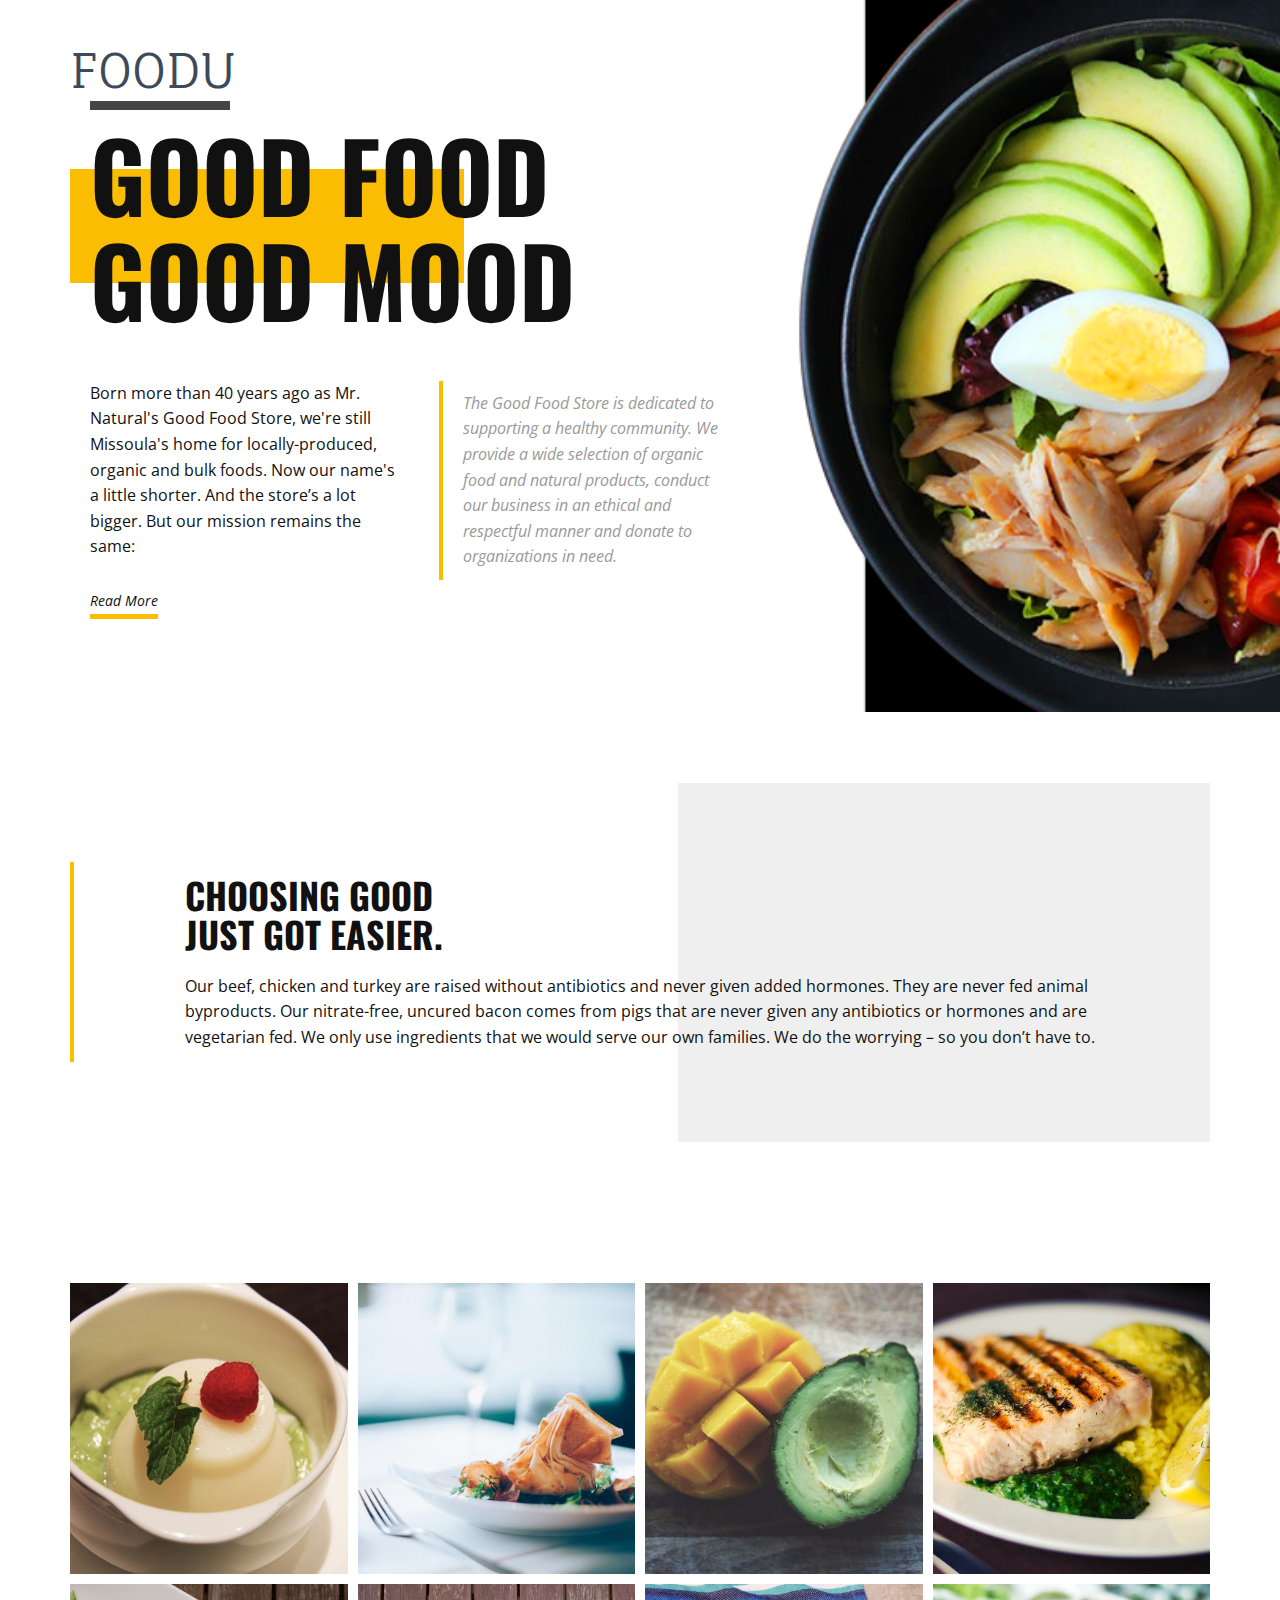
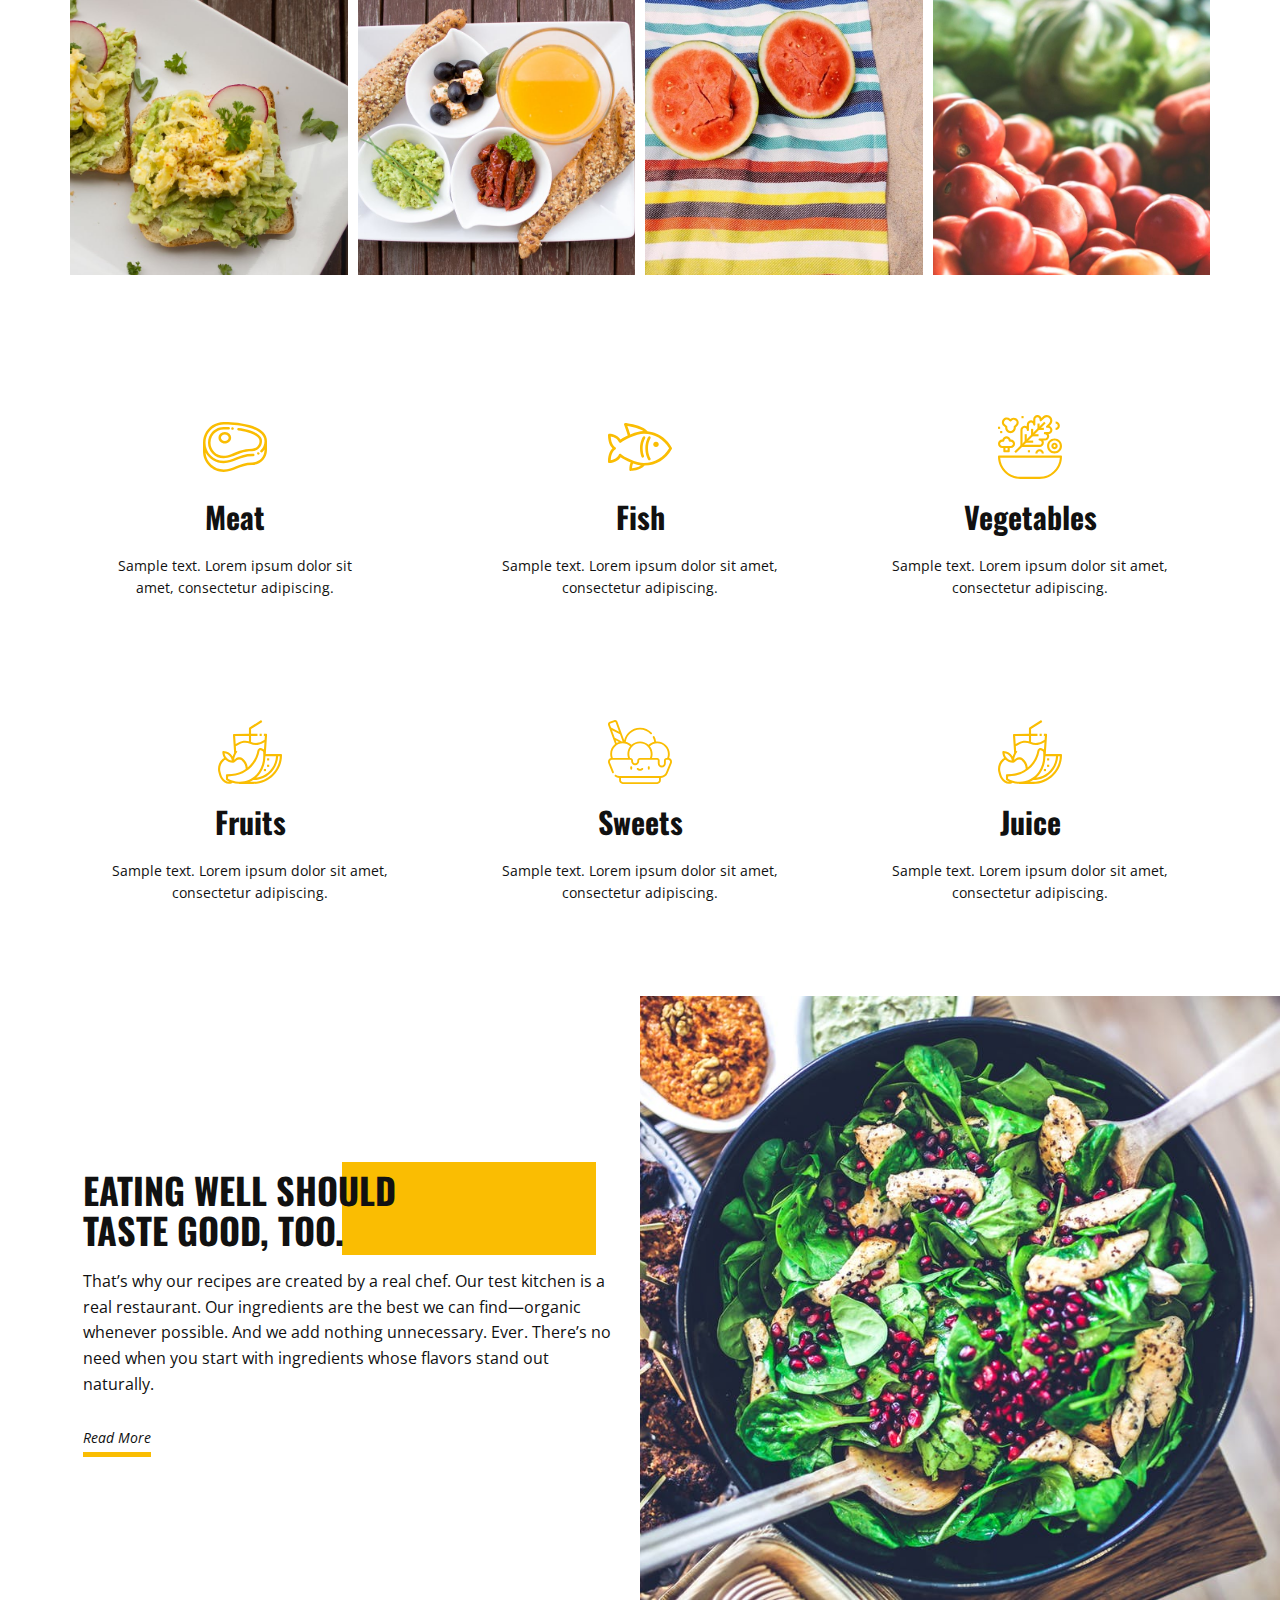
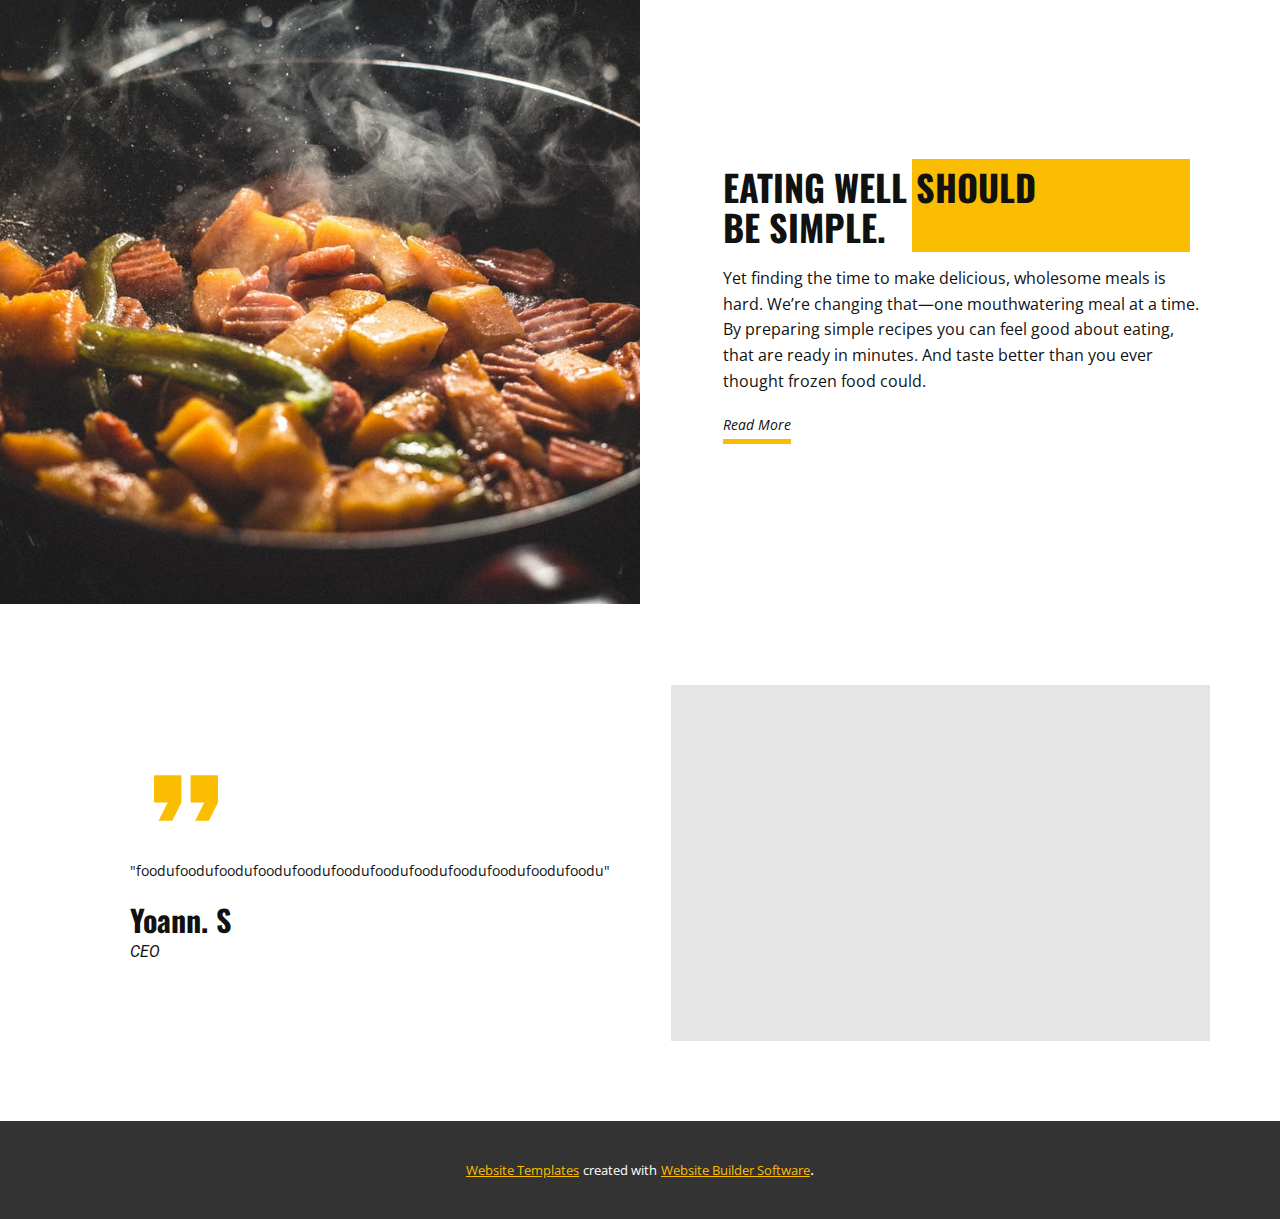
==== FOODU.html @ 636ec225 "import nicepage template" ====
<!DOCTYPE html>
<html style="font-size: 16px;" lang="en"><head>
    <meta name="viewport" content="width=device-width, initial-scale=1.0">
    <meta charset="utf-8">
    <meta name="keywords" content="GOOD FOOD
GOOD MOOD, CHOOSING GOOD
JUST GOT EASIER., EATING WELL SHOULD TASTE GOOD, TOO., EATING WELL SHOULDBE SIMPLE.">
    <meta name="description" content="">
    <title>FOODU</title>
    <link rel="stylesheet" href="nicepage.css" media="screen">
<link rel="stylesheet" href="FOODU.css" media="screen">
    <script class="u-script" type="text/javascript" src="jquery-1.9.1.min.js" defer=""></script>
    <script class="u-script" type="text/javascript" src="nicepage.js" defer=""></script>
    <meta name="generator" content="Nicepage 5.5.0, nicepage.com">
    <link id="u-theme-google-font" rel="stylesheet" href="https://fonts.googleapis.com/css?family=Roboto:100,100i,300,300i,400,400i,500,500i,700,700i,900,900i|Open+Sans:300,300i,400,400i,500,500i,600,600i,700,700i,800,800i">
    <link id="u-page-google-font" rel="stylesheet" href="https://fonts.googleapis.com/css?family=Oswald:200,300,400,500,600,700|Fauna+One:400">
    
    
    
    
    
    
    
    
    <script type="application/ld+json">{
		"@context": "http://schema.org",
		"@type": "Organization",
		"name": ""
}</script>
    <meta name="theme-color" content="#fabd02">
    <meta property="og:title" content="FOODU">
    <meta property="og:type" content="website">
  <meta data-intl-tel-input-cdn-path="intlTelInput/"></head>
  <body class="u-body u-xl-mode" data-lang="en"> 
    <section class="u-clearfix u-section-1" id="sec-5e06">
      <img src="images/d42af3f464955b038c7b12a3b7f259b6.png" alt="" class="u-expanded-height-lg u-expanded-height-md u-expanded-height-xl u-image u-image-default u-image-1" data-image-width="307" data-image-height="468">
      <h1 class="u-custom-font u-text u-text-default u-text-palette-2-dark-2 u-text-1">FOODU</h1>
      <div class="u-clearfix u-layout-wrap u-layout-wrap-1">
        <div class="u-layout" style="">
          <div class="u-layout-col" style="">
            <div class="u-size-30" style="">
              <div class="u-layout-row" style="">
                <div class="u-layout-cell u-left-cell u-right-cell u-size-60 u-layout-cell-1">
                  <div class="u-container-layout">
                    <div class="u-border-9 u-border-grey-dark-1 u-line u-line-horizontal u-line-1"></div>
                    <div class="u-palette-1-base u-shape u-shape-rectangle u-shape-1"></div>
                    <h1 class="u-custom-font u-font-oswald u-text u-title u-text-2">GOOD FOOD <br>GOOD MOOD&nbsp;<br>
                    </h1>
                  </div>
                </div>
              </div>
            </div>
            <div class="u-size-30">
              <div class="u-layout-row">
                <div class="u-layout-cell u-left-cell u-size-30 u-layout-cell-2">
                  <div class="u-container-layout">
                    <p class="u-text u-text-3">Born more than 40 years ago as Mr. Natural's Good Food Store, we're still Missoula's home for locally-produced, organic and bulk foods. Now our name's a little shorter. And the store’s a lot bigger. But our mission remains the same:</p>
                    <a href="#" class="u-border-5 u-border-palette-1-base u-link u-text-body-color u-link-1">Read More</a>
                  </div>
                </div>
                <div class="u-layout-cell u-right-cell u-size-30 u-layout-cell-3">
                  <div class="u-container-layout">
                    <blockquote class="u-custom-font u-text u-text-font u-text-grey-40 u-text-4">The Good Food Store is dedicated to supporting a healthy community. We provide a wide selection of organic food and natural products, conduct our business in an ethical and respectful manner and donate to organizations in need.</blockquote>
                  </div>
                </div>
              </div>
            </div>
          </div>
        </div>
      </div>
    </section>
    <section class="u-clearfix u-section-2" id="sec-4f2b">
      <div class="u-clearfix u-sheet u-sheet-1">
        <div class="u-align-left u-grey-10 u-opacity u-opacity-60 u-right-0 u-shape u-shape-1"></div>
        <div class="u-align-left u-group u-group-1">
          <div class="u-container-layout u-valign-middle u-container-layout-1">
            <h2 class="u-align-left-xs u-custom-font u-font-oswald u-text u-text-1">CHOOSING GOOD <br>JUST GOT EASIER.
            </h2>
            <p class="u-text u-text-2">Our beef, chicken and turkey are raised without antibiotics and never given added hormones. They are never fed animal byproducts. Our nitrate-free, uncured bacon comes from pigs that are never given any antibiotics or hormones and are vegetarian fed. We only use ingredients that we would serve our own families. We do the worrying – so you don’t have to.</p>
          </div>
        </div>
        <div class="u-align-left u-border-4 u-border-palette-1-base u-left-0 u-line u-line-vertical u-line-1"></div>
      </div>
    </section>
    <section class="u-clearfix u-section-3" id="sec-b7d1">
      <div class="u-clearfix u-sheet u-sheet-1">
        <div class="u-clearfix u-expanded-width u-gutter-10 u-layout-wrap u-layout-wrap-1">
          <div class="u-gutter-0 u-layout">
            <div class="u-layout-col">
              <div class="u-size-30">
                <div class="u-layout-row">
                  <div class="u-image u-layout-cell u-left-cell u-size-15 u-size-30-md u-image-1" data-image-width="1280" data-image-height="800">
                    <div class="u-container-layout"></div>
                  </div>
                  <div class="u-image u-layout-cell u-size-15 u-size-30-md u-image-2" data-image-width="1280" data-image-height="800">
                    <div class="u-container-layout"></div>
                  </div>
                  <div class="u-image u-layout-cell u-size-15 u-size-30-md u-image-3" data-image-width="1280" data-image-height="800">
                    <div class="u-container-layout"></div>
                  </div>
                  <div class="u-image u-layout-cell u-right-cell u-size-15 u-size-30-md u-image-4">
                    <div class="u-container-layout"></div>
                  </div>
                </div>
              </div>
              <div class="u-size-30">
                <div class="u-layout-row">
                  <div class="u-image u-layout-cell u-left-cell u-size-15 u-size-30-md u-image-5">
                    <div class="u-container-layout"></div>
                  </div>
                  <div class="u-image u-layout-cell u-size-15 u-size-30-md u-image-6">
                    <div class="u-container-layout"></div>
                  </div>
                  <div class="u-image u-layout-cell u-size-15 u-size-30-md u-image-7" data-image-width="1280" data-image-height="800">
                    <div class="u-container-layout"></div>
                  </div>
                  <div class="u-image u-layout-cell u-right-cell u-size-15 u-size-30-md u-image-8" data-image-width="1280" data-image-height="800">
                    <div class="u-container-layout"></div>
                  </div>
                </div>
              </div>
            </div>
          </div>
        </div>
      </div>
    </section>
    <section class="u-clearfix u-section-4" id="sec-9561">
      <div class="u-clearfix u-sheet u-sheet-1">
        <div class="u-clearfix u-expanded-width u-gutter-30 u-layout-wrap u-layout-wrap-1">
          <div class="u-gutter-0 u-layout">
            <div class="u-layout-col">
              <div class="u-size-30">
                <div class="u-layout-row">
                  <div class="u-layout-cell u-left-cell u-size-20 u-layout-cell-1">
                    <div class="u-container-layout u-container-layout-1"><span class="u-icon u-text-palette-1-base u-icon-1"><svg class="u-svg-link" preserveAspectRatio="xMidYMin slice" viewBox="0 0 512 512" style="undefined"><use xlink:href="#svg-7965"></use></svg><svg class="u-svg-content" viewBox="0 0 512 512" x="0px" y="0px" id="svg-7965" style="enable-background:new 0 0 512 512;"><g><g><path d="M468.467,125.688c-23.347-18.607-56.3-33.841-97.944-45.277c-80.091-21.994-170.408-24.368-205.522-24.368    C74.019,56.043,0,130.063,0,221.045v69.91c0,90.983,74.019,165.002,165.001,165.002c41.953,0,73.46-13.142,106.817-27.056    c34.496-14.389,70.165-29.267,120.331-29.267c66.086,0,119.851-53.766,119.851-119.851v-69.91    C512,177.034,497.353,148.71,468.467,125.688z M460.046,296.642c3.786,4.023,10.115,4.212,14.136,0.427    c6.782-6.386,12.748-13.501,17.818-21.162v3.876c0,55.059-44.793,99.851-99.851,99.851c-54.17,0-91.718,15.662-128.03,30.808    c-31.457,13.121-61.169,25.515-99.118,25.515c-76.82,0-139.869-60.053-144.693-135.678c28.08,51.073,82.409,85.766,144.693,85.766    c41.953,0,73.46-13.142,106.817-27.056c34.496-14.389,70.165-29.267,120.331-29.267c3.727,0,7.492-0.176,11.192-0.522    c5.499-0.515,9.539-5.39,9.024-10.889c-0.515-5.498-5.396-9.537-10.889-9.023c-3.083,0.288-6.22,0.435-9.327,0.435    c-54.17,0-91.718,15.662-128.03,30.808c-31.457,13.121-61.169,25.515-99.118,25.515c-79.954,0-145.001-65.047-145.001-145    c0-79.954,65.047-145.002,145.001-145.002c34.303,0,122.481,2.305,200.226,23.654C449.347,122.799,492,159.867,492,209.873    c0,27.295-11.492,53.769-31.528,72.633C456.451,286.292,456.26,292.621,460.046,296.642z"></path>
</g>
</g><g><g><path d="M451.823,303.025c-2.352-4.997-8.311-7.142-13.306-4.79c-0.072,0.033-0.167,0.08-0.238,0.115    c-4.939,2.47-6.941,8.477-4.472,13.416c1.752,3.504,5.284,5.53,8.953,5.53c1.482,0,2.986-0.331,4.404-1.028    C452.067,313.875,454.154,307.978,451.823,303.025z"></path>
</g>
</g><g><g><path d="M237.188,98.862l-0.515-0.042c-5.514-0.43-10.325,3.668-10.764,9.174c-0.439,5.505,3.668,10.324,9.173,10.764l0.511,0.04    c0.271,0.022,0.54,0.033,0.808,0.033c5.161,0,9.538-3.97,9.958-9.203C246.799,104.122,242.693,99.303,237.188,98.862z"></path>
</g>
</g><g><g><path d="M465.756,182.933c-9.919-19.604-31.989-36.546-65.599-50.354c-27.195-11.173-56.936-18.231-77.097-22.186    c-12.083-2.369-24.745-4.485-37.635-6.287c-5.467-0.772-10.523,3.048-11.289,8.519c-0.765,5.47,3.049,10.523,8.519,11.288    c12.53,1.752,24.829,3.807,36.556,6.107c68.69,13.471,115.599,36.048,128.699,61.94c2.752,5.441,4.09,11.3,4.09,17.912    c0,33.001-26.849,59.85-59.851,59.85c-33.368,0-65.771,5.453-99.061,16.672c-14.338,4.833-28.26,10.61-41.723,16.198    c-8.905,3.695-18.113,7.517-27.253,10.98c-23.065,8.742-40.744,12.472-59.111,12.472c-57.898,0-105.002-47.103-105.002-105    c0-57.898,47.104-105.002,105.002-105.002c11.295,0,22.762,0.214,34.08,0.636c1.921,0.071,3.844,0.148,5.768,0.233    c5.513,0.25,10.188-4.032,10.431-9.55c0.244-5.517-4.032-10.188-9.549-10.431c-1.97-0.087-3.94-0.166-5.906-0.239    C188.26,96.26,176.543,96.042,165,96.042c-68.926,0-125.002,56.075-125.002,125.002c0,68.925,56.075,125,125.002,125    c20.935,0,40.733-4.118,66.199-13.77c9.431-3.574,18.785-7.456,27.832-11.211c13.153-5.458,26.754-11.103,40.444-15.717    c31.198-10.514,61.512-15.625,92.674-15.625c44.03,0.002,79.851-35.819,79.851-79.848    C472,200.051,469.957,191.239,465.756,182.933z"></path>
</g>
</g><g><g><path d="M174.578,135.82c-27.956,0-50.701,20.625-50.701,45.977s22.745,45.977,50.701,45.977    c27.957,0,50.701-20.625,50.701-45.977S202.535,135.82,174.578,135.82z M174.578,207.773c-16.929,0-30.701-11.653-30.701-25.977    c0-14.323,13.772-25.977,30.701-25.977s30.701,11.653,30.701,25.977C205.279,196.12,191.507,207.773,174.578,207.773z"></path>
</g>
</g></svg></span>
                      <h3 class="u-align-center u-custom-font u-font-oswald u-text u-text-1">Meat</h3>
                      <p class="u-align-center u-text u-text-2">Sample text. Lorem ipsum dolor sit amet, consectetur adipiscing.</p>
                    </div>
                  </div>
                  <div class="u-layout-cell u-size-20 u-layout-cell-2">
                    <div class="u-container-layout"><span class="u-icon u-text-palette-1-base u-icon-2"><svg class="u-svg-link" preserveAspectRatio="xMidYMin slice" viewBox="0 0 511.997 511.997" style="undefined"><use xlink:href="#svg-b3a6"></use></svg><svg class="u-svg-content" viewBox="0 0 511.997 511.997" x="0px" y="0px" id="svg-b3a6" style="enable-background:new 0 0 511.997 511.997;"><g><g><g><path d="M510.646,261.469C468.003,185.134,397.9,138.456,315.733,129.806c-41.195-52.03-170.456-65.211-176.035-65.754     c-3.635-0.375-7.292,1.208-9.521,4.167c-2.24,2.938-2.792,6.833-1.458,10.281c12.673,32.896,25.656,70.313,29.092,85.621     c-23.473,10.741-43.99,22.163-57.217,31.681c-28.688-45.896-87.25-46.469-89.927-46.469C4.771,149.333,0,154.104,0,160     c0,61.802,21.542,92.823,35.948,106.667C21.542,280.51,0,311.531,0,373.333C0,379.229,4.771,384,10.667,384     c2.677,0,61.24-0.573,89.927-46.469c17.573,12.646,47.957,28.637,81.159,41.931c-7.337,11.867-11.086,30.742-11.086,57.871     c0,5.896,4.771,10.667,10.667,10.667c3.172,0,75.708-0.629,111.832-43.003c91.87-1.775,170.978-49.891,217.48-133.133     C512.448,268.635,512.448,264.698,510.646,261.469z M154.906,87.417c35.841,5.188,94.682,17.952,127.934,40.799     c-30.66,1.198-69.78,12.79-105.243,27.336C172.875,136.802,162.398,107.509,154.906,87.417z M192.25,426.052     c1.421-29.671,8.267-37.254,10.186-38.806c20.786,7.296,41.846,13.094,60.969,16.004     C240.266,419.531,208.723,424.598,192.25,426.052z M201.198,386.854l0.004-0.029c0.029,0.01,0.059,0.018,0.087,0.029     C201.229,386.846,201.262,386.863,201.198,386.854z M288,384c-62.333,0-164.25-51.177-183.125-70.49     c-2.021-2.073-4.781-3.208-7.625-3.208c-0.646,0-1.302,0.063-1.948,0.177c-3.49,0.646-6.438,3-7.844,6.26     c-14.396,33.385-48.25,42.5-65.844,44.99c3.333-66.844,34.969-84.708,36.594-85.573c3.51-1.802,5.677-5.438,5.729-9.385     c0.052-3.99-2.188-7.708-5.719-9.583c-1.427-0.76-33.25-18.5-36.604-85.521c17.583,2.573,51.562,11.823,65.844,44.927     c1.406,3.26,4.354,5.615,7.844,6.26c3.521,0.656,7.094-0.49,9.573-3.031c18.875-19.313,120.792-70.49,183.125-70.49     c84.219,0,157.167,42.677,201.042,117.333C445.167,341.323,372.219,384,288,384z"></path><path d="M320,266.666c0-49.083,19.365-79.146,19.563-79.448c3.229-4.917,1.875-11.521-3.021-14.771     c-4.896-3.229-11.5-1.906-14.75,2.969c-0.948,1.417-23.125,35.333-23.125,91.25c0,55.917,22.177,89.833,23.125,91.25     c2.052,3.083,5.438,4.75,8.885,4.75c2.031,0,4.083-0.583,5.906-1.792c4.906-3.271,6.229-9.885,2.958-14.792     C339.344,345.792,320,316.198,320,266.666z"></path><path d="M293.875,172.448c-4.906-3.229-11.49-1.906-14.75,2.969C278.177,176.833,256,210.75,256,266.666     c0,29.865,6.437,53.333,11.844,67.76c1.604,4.281,5.667,6.927,9.99,6.927c1.24,0,2.51-0.219,3.74-0.677     c5.521-2.063,8.313-8.208,6.25-13.729c-4.781-12.781-10.49-33.615-10.49-60.281c0-49.083,19.365-79.146,19.563-79.448     C300.125,182.302,298.771,175.698,293.875,172.448z"></path><circle cx="383.999" cy="234.665" r="21.333"></circle>
</g>
</g>
</g></svg></span>
                      <h3 class="u-align-center u-custom-font u-font-oswald u-text u-text-3">Fish</h3>
                      <p class="u-align-center u-text u-text-4">Sample text. Lorem ipsum dolor sit amet, consectetur adipiscing.</p>
                    </div>
                  </div>
                  <div class="u-layout-cell u-right-cell u-size-20 u-layout-cell-3">
                    <div class="u-container-layout"><span class="u-icon u-text-palette-1-base u-icon-3"><svg class="u-svg-link" preserveAspectRatio="xMidYMin slice" viewBox="0 0 512.001 512.001" style="undefined"><use xlink:href="#svg-a5da"></use></svg><svg class="u-svg-content" viewBox="0 0 512.001 512.001" x="0px" y="0px" id="svg-a5da" style="enable-background:new 0 0 512.001 512.001;"><g><g><path d="M503.45,324.28H8.55c-4.71,0-8.533,3.814-8.533,8.533c0,98.801,80.379,179.188,179.188,179.188h153.59    c98.801,0,179.188-80.387,179.188-179.188C511.983,328.094,508.169,324.28,503.45,324.28z M332.795,494.935h-153.59    c-86.531,0-157.447-68.143-161.901-153.59h477.391C490.242,426.792,419.326,494.935,332.795,494.935z"></path>
</g>
</g><g><g><path d="M435.223,119.545c0-0.623-0.009-1.246-0.068-2.193c-1.314-14.147-11.041-25.769-23.883-30.129l9.659-9.659    c16.75-16.408,18.431-42.655,3.771-61.188c-15.7-19.079-43.995-21.793-63.066-6.101c-1.084,0.896-2.133,1.843-3.183,2.893    l-10.495,10.649c-4.403-12.774-16.05-22.433-30.402-23.764c-18.9-1.032-34.899,13.473-35.914,32.262    c-0.034,0.623-0.043,1.246-0.043,1.86v13.081c-5.017-2.91-10.828-4.582-17.031-4.591c-0.614,0-1.246,0.017-2.193,0.068    c-18.243,1.698-32.279,17.373-31.972,35.547v11.605c-5.12-2.961-10.956-4.548-17.031-4.557c-0.614,0-1.237,0.017-2.184,0.068    c-18.252,1.698-32.288,17.373-31.981,35.548v126.541c0,4.719,3.823,8.533,8.533,8.533h145.057    c18.823,0,34.131-15.308,34.122-34.114c0-6.212-1.664-12.04-4.582-17.065h11.528c18.328,0.503,34.003-13.738,35.718-32.314    c0.367-6.946-1.374-13.516-4.667-19.096c7.662-0.853,14.753-4.241,20.282-9.753C431.647,137.242,435.214,128.675,435.223,119.545z     M413.148,131.593c-3.225,3.208-7.5,4.975-12.065,4.975c-0.009,0-0.017,0-0.026,0h-25.598c-4.719,0-8.533,3.823-8.533,8.533    s3.814,8.533,8.533,8.533l0.939,0.026c9.403,0.503,16.639,8.558,16.161,17.62c-0.87,9.403-8.848,16.682-18.55,16.485h-41.213    c-4.719,0-8.533,3.823-8.533,8.533s3.814,8.533,8.533,8.533c9.412,0,17.066,7.654,17.066,17.066s-7.654,17.066-17.066,17.066    H196.271V120.799c-0.162-9.446,7.091-17.526,16.161-18.38l0.93-0.026c9.395,0.008,17.031,7.654,17.04,17.04v0.06    c0,4.71,3.814,8.533,8.524,8.533c0.009,0,0.009,0,0.009,0c4.71,0,8.524-3.814,8.533-8.524v-0.008V78.135    c-0.162-9.446,7.091-17.526,16.161-18.38l0.922-0.026c9.403,0.017,17.04,7.662,17.049,17.057v0.051    c0,4.71,3.814,8.533,8.524,8.533c0.009,0,0.009,0,0.009,0c4.71,0,8.524-3.814,8.533-8.524v-0.009V34.174l0.026-0.947    c0.495-9.395,8.362-16.63,17.612-16.161c9.42,0.879,16.664,8.959,16.485,18.567v7.082c0,3.456,2.091,6.579,5.299,7.893    c3.183,1.314,6.886,0.563,9.309-1.911l23.149-23.491c0.631-0.623,1.28-1.212,1.954-1.766c11.809-9.71,29.31-8.021,38.935,3.652    c9.113,11.536,8.063,27.987-2.5,38.338l-22.441,22.441c-2.44,2.44-3.174,6.109-1.852,9.301c1.314,3.183,4.437,5.265,7.884,5.265    h7.082c0.179,0,0.307,0,0.452,0c9.318,0,17.236,7.185,18.072,16.161l0.026,0.939C418.148,124.093,416.374,128.376,413.148,131.593    z"></path>
</g>
</g><g><g><rect x="87.075" y="170.67" transform="matrix(0.7071 -0.7071 0.7071 0.7071 -51.7312 233.5161)" width="337.877" height="17.065"></rect>
</g>
</g><g><g><rect x="315.713" y="68.348" width="17.066" height="42.664"></rect>
</g>
</g><g><g><rect x="264.516" y="111.012" width="17.066" height="51.197"></rect>
</g>
</g><g><g><rect x="213.319" y="153.59" width="17.066" height="59.729"></rect>
</g>
</g><g><g><rect x="324.245" y="102.479" width="42.664" height="17.065"></rect>
</g>
</g><g><g><rect x="273.049" y="153.59" width="51.197" height="17.065"></rect>
</g>
</g><g><g><rect x="221.852" y="204.787" width="59.729" height="17.066"></rect>
</g>
</g><g><g><path d="M159.281,39.473c-0.008-0.017-0.026-0.034-0.034-0.051c-12.04-18.03-36.512-22.928-54.533-10.888    c-0.563,0.367-1.118,0.759-1.749,1.229l-3.072,2.338l-2.952-2.125C81.326,15.411,56.777,16,41.913,31.427    c-7.278,7.543-11.186,17.475-10.99,27.962c0.196,10.487,4.454,20.265,11.989,27.535c2.193,2.116,4.633,3.976,7.261,5.529    l7.185,5.615v4.369c0,23.525,19.139,42.664,42.664,42.664s42.664-19.148,42.655-42.672v-4.369l7.552-5.896    C166.568,79.765,170.536,56.616,159.281,39.473z M139.818,78.647l-10.922,8.533c-2.065,1.613-3.277,4.096-3.277,6.724v8.533    c0,14.113-11.485,25.598-25.598,25.598c-14.113,0-25.598-11.485-25.598-25.598v-8.533c0-2.628-1.203-5.111-3.277-6.724    l-10.922-8.533c-0.324-0.256-0.674-0.486-1.032-0.691c-1.604-0.913-3.089-2.022-4.42-3.311c-4.266-4.113-6.673-9.642-6.784-15.564    c-0.111-5.922,2.099-11.536,6.212-15.803c4.343-4.505,10.154-6.775,15.973-6.775c5.546,0,11.101,2.056,15.402,6.212    c0.29,0.273,0.597,0.538,0.93,0.776l8.533,6.144c3.038,2.193,7.159,2.142,10.146-0.128l8.994-6.766    c4.949-3.311,10.879-4.471,16.716-3.319c5.819,1.16,10.845,4.514,14.147,9.446C151.372,58.544,149.119,71.582,139.818,78.647z"></path>
</g>
</g><g><g><rect x="187.721" y="8.533" width="17.066" height="17.065"></rect>
</g>
</g><g><g><rect x="238.918" y="281.582" width="17.065" height="17.065"></rect>
</g>
</g><g><g><path d="M460.787,51.24v17.066c9.412,0,17.066,7.654,17.066,17.065s-7.654,17.066-17.066,17.066v17.065    c18.823,0,34.131-15.308,34.131-34.131C494.918,66.548,479.61,51.24,460.787,51.24z"></path>
</g>
</g><g><g><rect x="17.066" y="128.077" width="17.065" height="17.066"></rect>
</g>
</g><g><g><rect x="0.017" y="93.946" width="17.065" height="17.066"></rect>
</g>
</g><g><g><path d="M332.795,273.083c-18.823,0-34.131,15.308-34.131,34.131h17.066c0-9.412,7.654-17.066,17.065-17.066    c9.412,0,17.066,7.654,17.066,17.066h17.065C366.926,288.391,351.618,273.083,332.795,273.083z"></path>
</g>
</g><g><g><path d="M102.411,196.288h-1.075C97.53,181.586,84.159,170.69,68.28,170.69s-29.259,10.896-33.056,25.598h-1.075    c-18.823,0-34.131,15.308-34.131,34.131c0,18.823,15.308,34.131,34.131,34.131h68.262c18.823,0,34.131-15.308,34.131-34.131    C136.542,211.596,121.234,196.288,102.411,196.288z M102.411,247.493H34.148c-9.412,0-17.066-7.654-17.066-17.065    c0-9.412,7.654-17.066,17.066-17.066h8.533c4.71,0,8.533-3.823,8.533-8.533c0-9.412,7.654-17.065,17.066-17.065    s17.066,7.654,17.066,17.065c0,4.71,3.823,8.533,8.533,8.533h8.533c9.412,0,17.066,7.654,17.066,17.066    C119.476,239.84,111.822,247.493,102.411,247.493z"></path>
</g>
</g><g><g><path d="M85.345,247.485H51.214c-4.71,0-8.533,3.823-8.533,8.533v34.131c0,4.719,3.823,8.533,8.533,8.533h34.131    c4.71,0,8.533-3.814,8.533-8.533v-34.131C93.878,251.308,90.055,247.485,85.345,247.485z M76.812,281.616H59.747v-17.065h17.066    V281.616z"></path>
</g>
</g><g><g><path d="M452.254,221.887c-14.113,0-25.598,11.485-25.598,25.598s11.485,25.598,25.598,25.598    c14.113,0,25.598-11.485,25.598-25.598S466.367,221.887,452.254,221.887z M452.254,256.026c-4.71,0-8.533-3.831-8.533-8.533    c0-4.702,3.823-8.533,8.533-8.533s8.533,3.823,8.533,8.533C460.787,252.204,456.964,256.026,452.254,256.026z"></path>
</g>
</g><g><g><path d="M452.254,187.756c-32.928,0-59.729,26.793-59.729,59.729s26.801,59.729,59.729,59.729    c32.928,0,59.729-26.793,59.729-59.729S485.182,187.756,452.254,187.756z M452.254,290.157c-23.525,0-42.664-19.147-42.664-42.664    c0-23.525,19.139-42.664,42.664-42.664c23.525,0,42.664,19.139,42.664,42.664C494.918,271.018,475.779,290.157,452.254,290.157z"></path>
</g>
</g></svg></span>
                      <h3 class="u-align-center u-custom-font u-font-oswald u-text u-text-5">Vegetables</h3>
                      <p class="u-align-center u-text u-text-6">Sample text. Lorem ipsum dolor sit amet, consectetur adipiscing.</p>
                    </div>
                  </div>
                </div>
              </div>
              <div class="u-size-30">
                <div class="u-layout-row">
                  <div class="u-layout-cell u-left-cell u-size-20 u-layout-cell-4">
                    <div class="u-container-layout"><span class="u-icon u-text-palette-1-base u-icon-4"><svg class="u-svg-link" preserveAspectRatio="xMidYMin slice" viewBox="0 0 480.059 480.059" style="undefined"><use xlink:href="#svg-2e9a"></use></svg><svg class="u-svg-content" viewBox="0 0 480.059 480.059" x="0px" y="0px" id="svg-2e9a" style="enable-background:new 0 0 480.059 480.059;"><g><g><rect x="312.065" y="103.644" transform="matrix(1 -0.0054 0.0054 1 -0.5963 1.7244)" width="16" height="16"></rect>
</g>
</g><g><g><path d="M472.059,255.405h-113.6l9.6-143.472c0.14-2.216-0.639-4.392-2.152-6.016c-1.565-1.542-3.653-2.438-5.848-2.512l-16,0.088    l0.08,16h7.408l-1.912,28.616l-23.2,12.872c-24.16,13.333-53.163,14.608-78.4,3.448v-44.448l48.04-0.248l-0.08-16l-47.936,0.248    V67.797l84.296-53.6l-8.592-13.544l-88,56c-2.308,1.469-3.705,4.016-3.704,6.752v40.656l-111.96,0.576    c-4.418,0.025-7.979,3.628-7.954,8.046c0.001,0.164,0.007,0.327,0.018,0.49l8.904,133.52c-4.673,8.497-8.428,17.468-11.2,26.76    c-14.04-25.117-40.553-40.69-69.328-40.72c-4.418,0-8,3.582-8,8c-0.012,15.525,4.551,30.71,13.12,43.656    c-3.465,1.706-6.693,3.857-9.6,6.4l-2.32,2.048c-28.226,24.792-40.025,63.401-30.48,99.736l4.888,18.888    c6.135,23.72,20.805,44.343,41.2,57.92c17.587,11.805,40.327,12.688,58.776,2.28l-0.448-0.8    c14.976,4.431,30.431,7.042,46.032,7.776c1.6,0.08,3.2,0.08,4.856,0.112v0.656h105.496c119.187,0.106,215.894-96.428,216-215.616    c0-0.128,0-0.256,0-0.384C480.059,258.987,476.477,255.405,472.059,255.405z M355.402,275.765v-4.36h79.672    c-3.08,64.858-42.504,122.422-101.864,148.736c-14.812,6.548-30.486,10.942-46.544,13.048    c12.003-10.453,22.596-22.423,31.512-35.608C342.511,361.623,355.48,319.183,355.402,275.765z M232.059,120.061v38.68    c-26.24-7.274-54.285-3.992-78.136,9.144l-21.296,11.832l-3.936-59.128L232.059,120.061z M145.21,238.949l0.976-1.264    l-10.216-7.88l-2.168-32.408l27.856-15.528c24.373-13.474,53.674-14.661,79.056-3.2c29.996,13.57,64.639,12.176,93.448-3.76    l14.136-7.848l-3.584,53.792c-1.785-1.374-3.736-2.516-5.808-3.4l-11.952-4.984c-6.382-2.679-13.639-2.296-19.704,1.04    c-6.217,3.403-10.533,9.467-11.712,16.456c-8.482,49.146-34.087,93.704-72.28,125.776c-2.813-24.318-14.532-46.732-32.896-62.92    l-2.32-2.048c-16.149-14.377-40.405-14.718-56.952-0.8l-10.072,8.4C123.537,276.736,131.9,256.193,145.21,238.949z     M103.483,303.653c-28.245-3.892-50.452-26.099-54.344-54.344C77.378,253.211,99.58,275.413,103.483,303.653z M58.218,456.077    c-17.118-11.401-29.432-28.713-34.584-48.624l-4.896-18.88c-8.008-30.52,1.919-62.945,25.64-83.752v0l2.32-2.048    c2.841-2.423,6.142-4.249,9.704-5.368c14.832,14.623,34.828,22.814,55.656,22.8c0.51-0.052,1.014-0.154,1.504-0.304    c4.548-0.291,8.89-2.007,12.408-4.904l15.32-12.8c10.5-8.825,25.886-8.604,36.128,0.52l2.32,2.048    c17.954,15.814,28.227,38.595,28.192,62.52c-31.124,21.833-67.561,34.864-105.472,37.72l-35.432,2.664    c-4.182,0.315-7.412,3.806-7.4,8v29.144c0.009,2.849,1.532,5.479,4,6.904l1.112,0.656c6.547,3.801,13.311,7.218,20.256,10.232    C75.579,463.65,66.097,461.338,58.218,456.077z M154.459,462.653l-0.008,0.008c-27.651-1.316-54.622-9.015-78.8-22.496v-17.096    l28-2.112c104.155-7.794,189.704-85.347,207.648-188.24c0.354-2.189,1.697-4.092,3.64-5.16c1.797-1,3.955-1.115,5.848-0.312    l11.952,4.992c4.023,1.667,6.643,5.597,6.632,9.952v33.6c0.071,40.226-11.941,79.546-34.48,112.864    C271.247,438.055,214.126,466.154,154.459,462.653z M264.059,463.405h-25.496c8.837-3.804,17.362-8.295,25.496-13.432v0.744    c26.051,0.049,51.82-5.386,75.632-15.952c65.139-28.881,108.293-92.172,111.384-163.36h12.824    C459.71,378.712,371.447,463.513,264.059,463.405z"></path>
</g>
</g><g><g><rect x="368.059" y="287.405" width="16" height="16"></rect>
</g>
</g><g><g><rect x="344.059" y="367.405" width="16" height="16"></rect>
</g>
</g><g><g><rect x="368.059" y="335.405" width="16" height="16"></rect>
</g>
</g></svg></span>
                      <h3 class="u-align-center u-custom-font u-font-oswald u-text u-text-7">Fruits</h3>
                      <p class="u-align-center u-text u-text-8">Sample text. Lorem ipsum dolor sit amet, consectetur adipiscing.</p>
                    </div>
                  </div>
                  <div class="u-layout-cell u-size-20 u-layout-cell-5">
                    <div class="u-container-layout"><span class="u-icon u-text-palette-1-base u-icon-5"><svg class="u-svg-link" preserveAspectRatio="xMidYMin slice" viewBox="0 0 511.999 511.999" style="undefined"><use xlink:href="#svg-49cb"></use></svg><svg class="u-svg-content" viewBox="0 0 511.999 511.999" x="0px" y="0px" id="svg-49cb" style="enable-background:new 0 0 511.999 511.999;"><g><g><g><path d="M333.755,390.024v-11.66c0-4.143-3.358-7.5-7.5-7.5c-4.142,0-7.5,3.357-7.5,7.5v11.66c0,4.142,3.358,7.5,7.5,7.5     C330.397,397.524,333.755,394.167,333.755,390.024z"></path><path d="M193.27,390.024v-11.66c0-4.143-3.358-7.5-7.5-7.5c-4.142,0-7.5,3.357-7.5,7.5v11.66c0,4.142,3.358,7.5,7.5,7.5     C189.912,397.524,193.27,394.167,193.27,390.024z"></path><path d="M256.013,406.476c9.266,0,18.077-4.013,24.174-11.009c2.721-3.123,2.396-7.86-0.727-10.582     c-3.124-2.721-7.86-2.396-10.582,0.727c-3.247,3.727-7.937,5.864-12.865,5.864c-4.928,0-9.618-2.138-12.865-5.864     c-2.722-3.122-7.458-3.447-10.582-0.727c-3.122,2.722-3.448,7.459-0.727,10.582C237.936,402.465,246.747,406.476,256.013,406.476     z"></path><path d="M506.747,316.856c-4.226-6.272-10.534-10.668-17.668-12.536c3.552-10.404,5.352-21.281,5.352-32.461     c0-55.526-45.174-100.7-100.701-100.7c-3.108,0-6.201,0.154-9.273,0.439c-2.094-13.519-6.283-26.531-12.51-38.773     c-1.879-3.692-6.395-5.164-10.085-3.284c-3.692,1.878-5.163,6.393-3.285,10.085c5.535,10.881,9.249,22.451,11.09,34.473     c-16.684,4.122-32.174,12.467-44.829,24.323c-18.019-16.897-42.232-27.263-68.825-27.263c-26.593,0-50.806,10.366-68.825,27.263     c-12.655-11.856-28.145-20.201-44.827-24.323c3.963-25.801,16.609-49.492,36.059-67.287     c21.234-19.426,48.79-30.124,77.593-30.124c31.807,0,61.401,12.697,83.331,35.751c2.855,3.001,7.603,3.119,10.603,0.266     c3.002-2.855,3.12-7.603,0.265-10.604c-24.79-26.062-58.244-40.413-94.2-40.413c-32.559,0-63.711,12.095-87.717,34.056     c-19.495,17.833-32.943,40.914-38.865,66.254L75.588,14.069C73.636,8.707,69.712,4.424,64.54,2.012     C59.368-0.398,53.566-0.652,48.203,1.3L14.079,13.721c-5.363,1.952-9.645,5.875-12.057,11.047     C-0.39,29.94-0.644,35.742,1.308,41.105l55.096,151.374c-23.607,18.446-38.81,47.17-38.81,79.382     c0,11.18,1.8,22.057,5.352,32.459c-7.135,1.868-13.443,6.263-17.669,12.536c-5.713,8.48-6.832,19.201-2.99,28.678l30.666,75.664     c1.556,3.839,5.929,5.689,9.768,4.134c3.838-1.557,5.689-5.93,4.133-9.769l-30.667-75.664     c-1.993-4.917-1.436-10.262,1.529-14.662c2.964-4.401,7.708-6.925,13.014-6.925h2.85c0.009,0,0.018,0.002,0.028,0.002     c0.012,0,0.025-0.002,0.037-0.002h146.88c2.526,0,4.582,2.056,4.582,4.582v6.409c0,17.746,14.438,32.183,32.183,32.183     s32.183-14.438,32.183-32.183v-6.409c0-2.526,2.056-4.582,4.582-4.582h86.604c0.012,0,0.024,0.002,0.037,0.002     c0.009,0,0.018-0.002,0.028-0.002h53.005c2.526,0,4.582,2.056,4.582,4.582v24.82c0,17.746,14.438,32.183,32.183,32.183     s32.184-14.438,32.184-32.183v-24.82c0-2.526,2.056-4.582,4.582-4.582h11.118c0.012,0,0.025,0.002,0.037,0.002     c0.009,0,0.018-0.002,0.027-0.002h2.85c5.306,0,10.05,2.523,13.014,6.925c2.965,4.4,3.522,9.745,1.529,14.662l-32.496,80.177     c-6.962,17.177-23.435,28.275-41.968,28.275H90.651c-9.358,0-18.354-2.842-26.014-8.218c-3.389-2.376-8.068-1.559-10.447,1.832     c-2.379,3.39-1.56,8.067,1.831,10.447c9.726,6.825,21.07,10.573,32.906,10.906v19.625c0,16.022,13.035,29.058,29.057,29.058     h276.056c16.022,0,29.057-13.035,29.057-29.058v-19.625c23.965-0.671,45.095-15.277,54.145-37.607l32.495-80.177     C513.579,336.058,512.461,325.337,506.747,316.856z M15.404,35.974c-0.582-1.598-0.506-3.326,0.212-4.867     c0.719-1.541,1.995-2.71,3.593-3.291l34.125-12.421c1.597-0.583,3.327-0.505,4.867,0.212c1.541,0.719,2.71,1.994,3.292,3.593     l27.088,74.423l-64.29-33.236L15.404,35.974z M54.009,142.04l-22.15-60.854l64.29,33.235l20.658,56.758     c-1.994,0.029-3.975,0.112-5.939,0.256L54.009,142.04z M87.195,176.081c-6.27,2.041-12.272,4.681-17.938,7.853l-7.678-21.096     L87.195,176.081z M38.551,303.312c-3.955-9.995-5.958-20.553-5.958-31.452c0-47.255,38.445-85.701,85.702-85.701     c21.848,0,42.907,8.423,58.736,23.302c-13.593,17.168-21.72,38.851-21.72,62.399c0,10.818,1.687,21.354,5.015,31.452H38.551z      M335.756,303.312h-81.699c-10.797,0-19.582,8.784-19.582,19.582v6.409c0,9.475-7.708,17.184-17.184,17.184     c-9.476,0-17.184-7.709-17.184-17.184v-6.409c0-10.798-8.785-19.582-19.582-19.582h-4.257     c-3.955-9.996-5.958-20.553-5.958-31.452c0-47.255,38.445-85.701,85.702-85.701c47.256,0,85.702,38.445,85.702,85.701     C341.713,282.759,339.71,293.316,335.756,303.312z M473.473,303.312h-6.213c-10.797,0-19.582,8.784-19.582,19.582v24.82     c0,9.475-7.708,17.184-17.184,17.184s-17.184-7.709-17.184-17.184v-24.82c0-10.798-8.785-19.582-19.582-19.582h-42.031     c3.328-10.099,5.015-20.634,5.015-31.452c0-23.548-8.127-45.23-21.72-62.399c15.829-14.879,36.888-23.302,58.736-23.302     c47.256,0,85.702,38.445,85.702,85.701C479.432,282.759,477.428,293.317,473.473,303.312z M408.097,482.942     c0,7.751-6.306,14.058-14.057,14.058H117.985c-7.751,0-14.057-6.307-14.057-14.058V463.35h304.169V482.942z"></path>
</g>
</g>
</g></svg></span>
                      <h3 class="u-align-center u-custom-font u-font-oswald u-text u-text-9">Sweets</h3>
                      <p class="u-align-center u-text u-text-10">Sample text. Lorem ipsum dolor sit amet, consectetur adipiscing.</p>
                    </div>
                  </div>
                  <div class="u-layout-cell u-right-cell u-size-20 u-layout-cell-6">
                    <div class="u-container-layout"><span class="u-icon u-text-palette-1-base u-icon-6"><svg class="u-svg-link" preserveAspectRatio="xMidYMin slice" viewBox="0 0 480.059 480.059" style="undefined"><use xlink:href="#svg-28f4"></use></svg><svg class="u-svg-content" viewBox="0 0 480.059 480.059" x="0px" y="0px" id="svg-28f4" style="enable-background:new 0 0 480.059 480.059;"><g><g><rect x="312.065" y="103.644" transform="matrix(1 -0.0054 0.0054 1 -0.5963 1.7244)" width="16" height="16"></rect>
</g>
</g><g><g><path d="M472.059,255.405h-113.6l9.6-143.472c0.14-2.216-0.639-4.392-2.152-6.016c-1.565-1.542-3.653-2.438-5.848-2.512l-16,0.088    l0.08,16h7.408l-1.912,28.616l-23.2,12.872c-24.16,13.333-53.163,14.608-78.4,3.448v-44.448l48.04-0.248l-0.08-16l-47.936,0.248    V67.797l84.296-53.6l-8.592-13.544l-88,56c-2.308,1.469-3.705,4.016-3.704,6.752v40.656l-111.96,0.576    c-4.418,0.025-7.979,3.628-7.954,8.046c0.001,0.164,0.007,0.327,0.018,0.49l8.904,133.52c-4.673,8.497-8.428,17.468-11.2,26.76    c-14.04-25.117-40.553-40.69-69.328-40.72c-4.418,0-8,3.582-8,8c-0.012,15.525,4.551,30.71,13.12,43.656    c-3.465,1.706-6.693,3.857-9.6,6.4l-2.32,2.048c-28.226,24.792-40.025,63.401-30.48,99.736l4.888,18.888    c6.135,23.72,20.805,44.343,41.2,57.92c17.587,11.805,40.327,12.688,58.776,2.28l-0.448-0.8    c14.976,4.431,30.431,7.042,46.032,7.776c1.6,0.08,3.2,0.08,4.856,0.112v0.656h105.496c119.187,0.106,215.894-96.428,216-215.616    c0-0.128,0-0.256,0-0.384C480.059,258.987,476.477,255.405,472.059,255.405z M355.402,275.765v-4.36h79.672    c-3.08,64.858-42.504,122.422-101.864,148.736c-14.812,6.548-30.486,10.942-46.544,13.048    c12.003-10.453,22.596-22.423,31.512-35.608C342.511,361.623,355.48,319.183,355.402,275.765z M232.059,120.061v38.68    c-26.24-7.274-54.285-3.992-78.136,9.144l-21.296,11.832l-3.936-59.128L232.059,120.061z M145.21,238.949l0.976-1.264    l-10.216-7.88l-2.168-32.408l27.856-15.528c24.373-13.474,53.674-14.661,79.056-3.2c29.996,13.57,64.639,12.176,93.448-3.76    l14.136-7.848l-3.584,53.792c-1.785-1.374-3.736-2.516-5.808-3.4l-11.952-4.984c-6.382-2.679-13.639-2.296-19.704,1.04    c-6.217,3.403-10.533,9.467-11.712,16.456c-8.482,49.146-34.087,93.704-72.28,125.776c-2.813-24.318-14.532-46.732-32.896-62.92    l-2.32-2.048c-16.149-14.377-40.405-14.718-56.952-0.8l-10.072,8.4C123.537,276.736,131.9,256.193,145.21,238.949z     M103.483,303.653c-28.245-3.892-50.452-26.099-54.344-54.344C77.378,253.211,99.58,275.413,103.483,303.653z M58.218,456.077    c-17.118-11.401-29.432-28.713-34.584-48.624l-4.896-18.88c-8.008-30.52,1.919-62.945,25.64-83.752v0l2.32-2.048    c2.841-2.423,6.142-4.249,9.704-5.368c14.832,14.623,34.828,22.814,55.656,22.8c0.51-0.052,1.014-0.154,1.504-0.304    c4.548-0.291,8.89-2.007,12.408-4.904l15.32-12.8c10.5-8.825,25.886-8.604,36.128,0.52l2.32,2.048    c17.954,15.814,28.227,38.595,28.192,62.52c-31.124,21.833-67.561,34.864-105.472,37.72l-35.432,2.664    c-4.182,0.315-7.412,3.806-7.4,8v29.144c0.009,2.849,1.532,5.479,4,6.904l1.112,0.656c6.547,3.801,13.311,7.218,20.256,10.232    C75.579,463.65,66.097,461.338,58.218,456.077z M154.459,462.653l-0.008,0.008c-27.651-1.316-54.622-9.015-78.8-22.496v-17.096    l28-2.112c104.155-7.794,189.704-85.347,207.648-188.24c0.354-2.189,1.697-4.092,3.64-5.16c1.797-1,3.955-1.115,5.848-0.312    l11.952,4.992c4.023,1.667,6.643,5.597,6.632,9.952v33.6c0.071,40.226-11.941,79.546-34.48,112.864    C271.247,438.055,214.126,466.154,154.459,462.653z M264.059,463.405h-25.496c8.837-3.804,17.362-8.295,25.496-13.432v0.744    c26.051,0.049,51.82-5.386,75.632-15.952c65.139-28.881,108.293-92.172,111.384-163.36h12.824    C459.71,378.712,371.447,463.513,264.059,463.405z"></path>
</g>
</g><g><g><rect x="368.059" y="287.405" width="16" height="16"></rect>
</g>
</g><g><g><rect x="344.059" y="367.405" width="16" height="16"></rect>
</g>
</g><g><g><rect x="368.059" y="335.405" width="16" height="16"></rect>
</g>
</g></svg></span>
                      <h3 class="u-align-center u-custom-font u-font-oswald u-text u-text-11">Juice</h3>
                      <p class="u-align-center u-text u-text-12">Sample text. Lorem ipsum dolor sit amet, consectetur adipiscing.</p>
                    </div>
                  </div>
                </div>
              </div>
            </div>
          </div>
        </div>
      </div>
    </section>
    <section class="u-clearfix u-section-5" id="sec-ad54">
      <div class="u-clearfix u-expanded-width u-layout-wrap u-layout-wrap-1">
        <div class="u-layout">
          <div class="u-layout-row">
            <div class="u-layout-cell u-left-cell u-size-30 u-layout-cell-1">
              <div class="u-container-layout">
                <div class="u-palette-1-base u-shape u-shape-rectangle u-shape-1"></div>
                <h2 class="u-custom-font u-font-oswald u-text u-text-1">EATING WELL SHOULD TASTE GOOD, TOO.</h2>
                <p class="u-text u-text-2">That’s why our recipes are created by a real chef. Our test kitchen is a real restaurant. Our ingredients are the best we can find—organic whenever possible. And we add nothing unnecessary. Ever. There’s no need when you start with ingredients whose flavors stand out naturally.</p>
                <a href="#" class="u-border-5 u-border-palette-1-base u-link u-text-body-color u-link-1">Read More</a>
              </div>
            </div>
            <div class="u-image u-layout-cell u-right-cell u-size-30 u-image-1">
              <div class="u-container-layout"></div>
            </div>
          </div>
        </div>
      </div>
    </section>
    <section class="u-clearfix u-section-6" id="sec-1210">
      <div class="u-clearfix u-expanded-width u-layout-wrap u-layout-wrap-1">
        <div class="u-layout">
          <div class="u-layout-row">
            <div class="u-image u-layout-cell u-right-cell u-size-30 u-image-1">
              <div class="u-container-layout"></div>
            </div>
            <div class="u-align-left u-layout-cell u-left-cell u-size-30 u-layout-cell-2">
              <div class="u-container-layout">
                <div class="u-palette-1-base u-shape u-shape-rectangle u-shape-1"></div>
                <h2 class="u-custom-font u-font-oswald u-text u-text-1">EATING WELL SHOULD<br>BE SIMPLE.
                </h2>
                <p class="u-text u-text-2">Yet finding the time to make delicious, wholesome meals is hard. We’re changing that—one mouthwatering meal at a time. By preparing simple recipes you can feel good about eating, that are ready in minutes. And taste better than you ever thought frozen food could.</p>
                <a href="#" class="u-border-5 u-border-palette-1-base u-link u-text-body-color u-link-1">Read More</a>
              </div>
            </div>
          </div>
        </div>
      </div>
    </section>
    <section class="u-clearfix u-section-7" id="sec-7ca2">
      <div class="u-clearfix u-sheet u-sheet-1">
        <div class="u-grey-10 u-shape u-shape-rectangle u-shape-1"></div>
        <div class="u-align-left u-group u-group-1">
          <div class="u-container-layout u-valign-middle u-container-layout-1"><span class="u-align-left u-icon u-text-palette-1-base u-icon-1"><svg class="u-svg-link" preserveAspectRatio="xMidYMin slice" viewBox="0 0 298.667 298.667" style="undefined"><use xlink:href="#svg-60fd"></use></svg><svg class="u-svg-content" viewBox="0 0 298.667 298.667" x="0px" y="0px" id="svg-60fd" style="enable-background:new 0 0 298.667 298.667;"><g><polygon points="0,170.667 64,170.667 21.333,256 85.333,256 128,170.667 128,42.667 0,42.667"></polygon><polygon points="170.667,42.667 170.667,170.667 234.667,170.667 192,256 256,256 298.667,170.667 298.667,42.667"></polygon>
</g></svg></span>
            <p class="u-small-text u-text u-text-1">"foodufoodufoodufoodufoodufoodufoodufoodufoodufoodufoodufoodu"</p>
            <h5 class="u-custom-font u-font-oswald u-text u-text-2">Yoann. S</h5>
            <h6 class="u-text u-text-3">CEO</h6>
          </div>
        </div>
      </div>
    </section>
    
    
    
    <section class="u-backlink u-clearfix u-grey-80">
      <a class="u-link" href="https://nicepage.com/website-templates" target="_blank">
        <span>Website Templates</span>
      </a>
      <p class="u-text">
        <span>created with</span>
      </p>
      <a class="u-link" href="" target="_blank">
        <span>Website Builder Software</span>
      </a>. 
    </section>
  
</body></html>
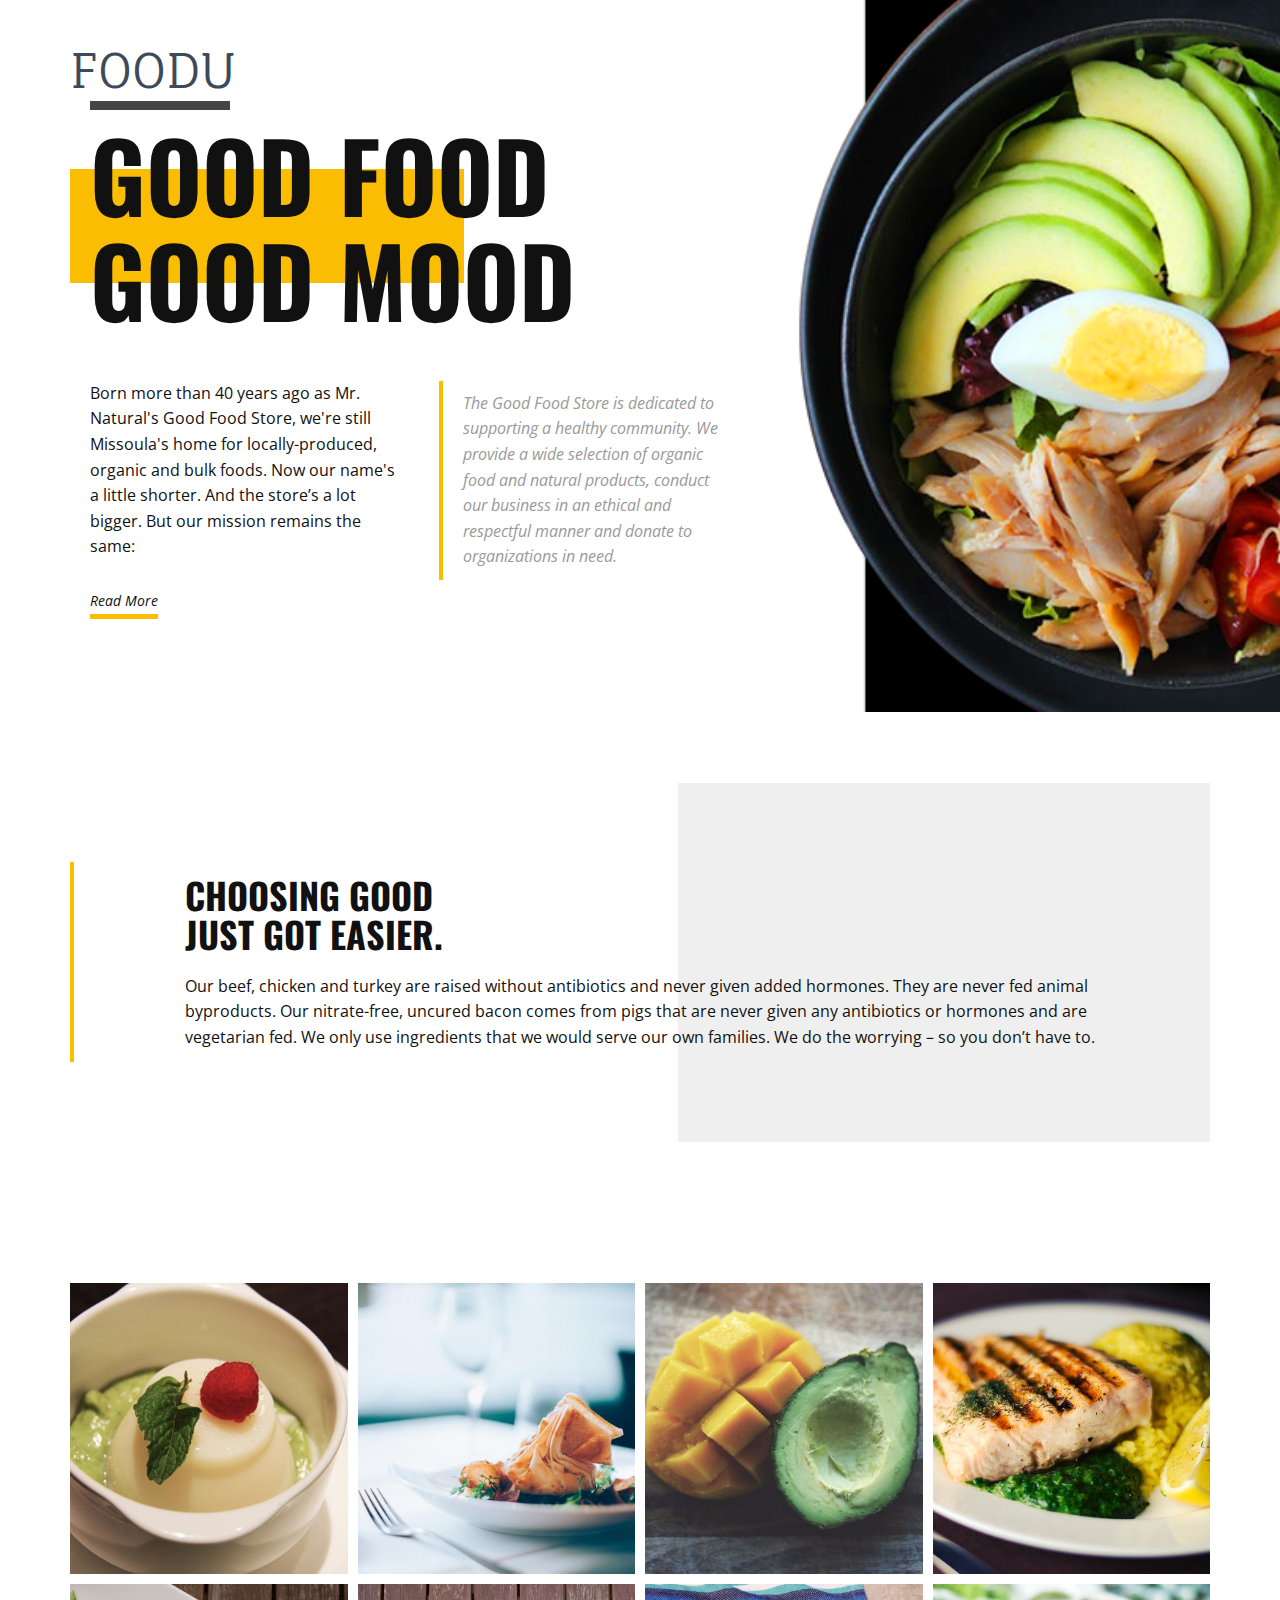
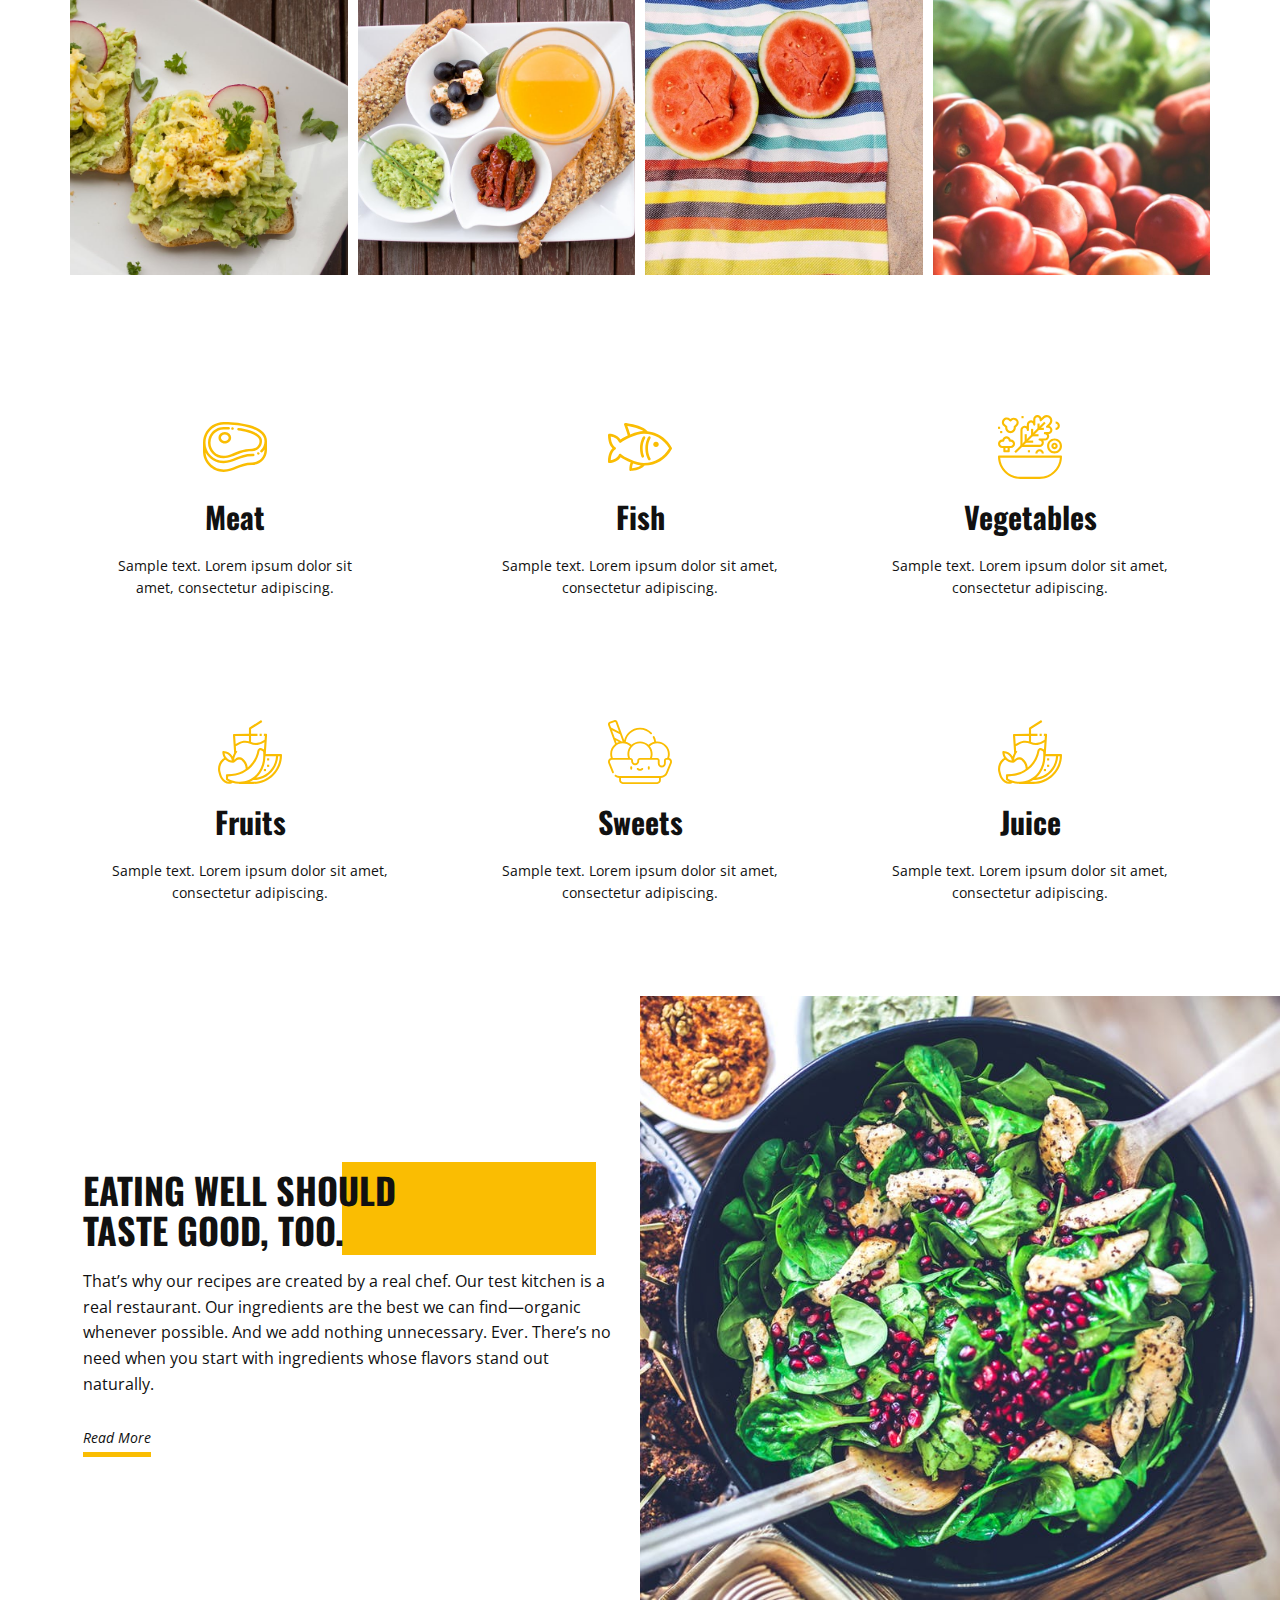
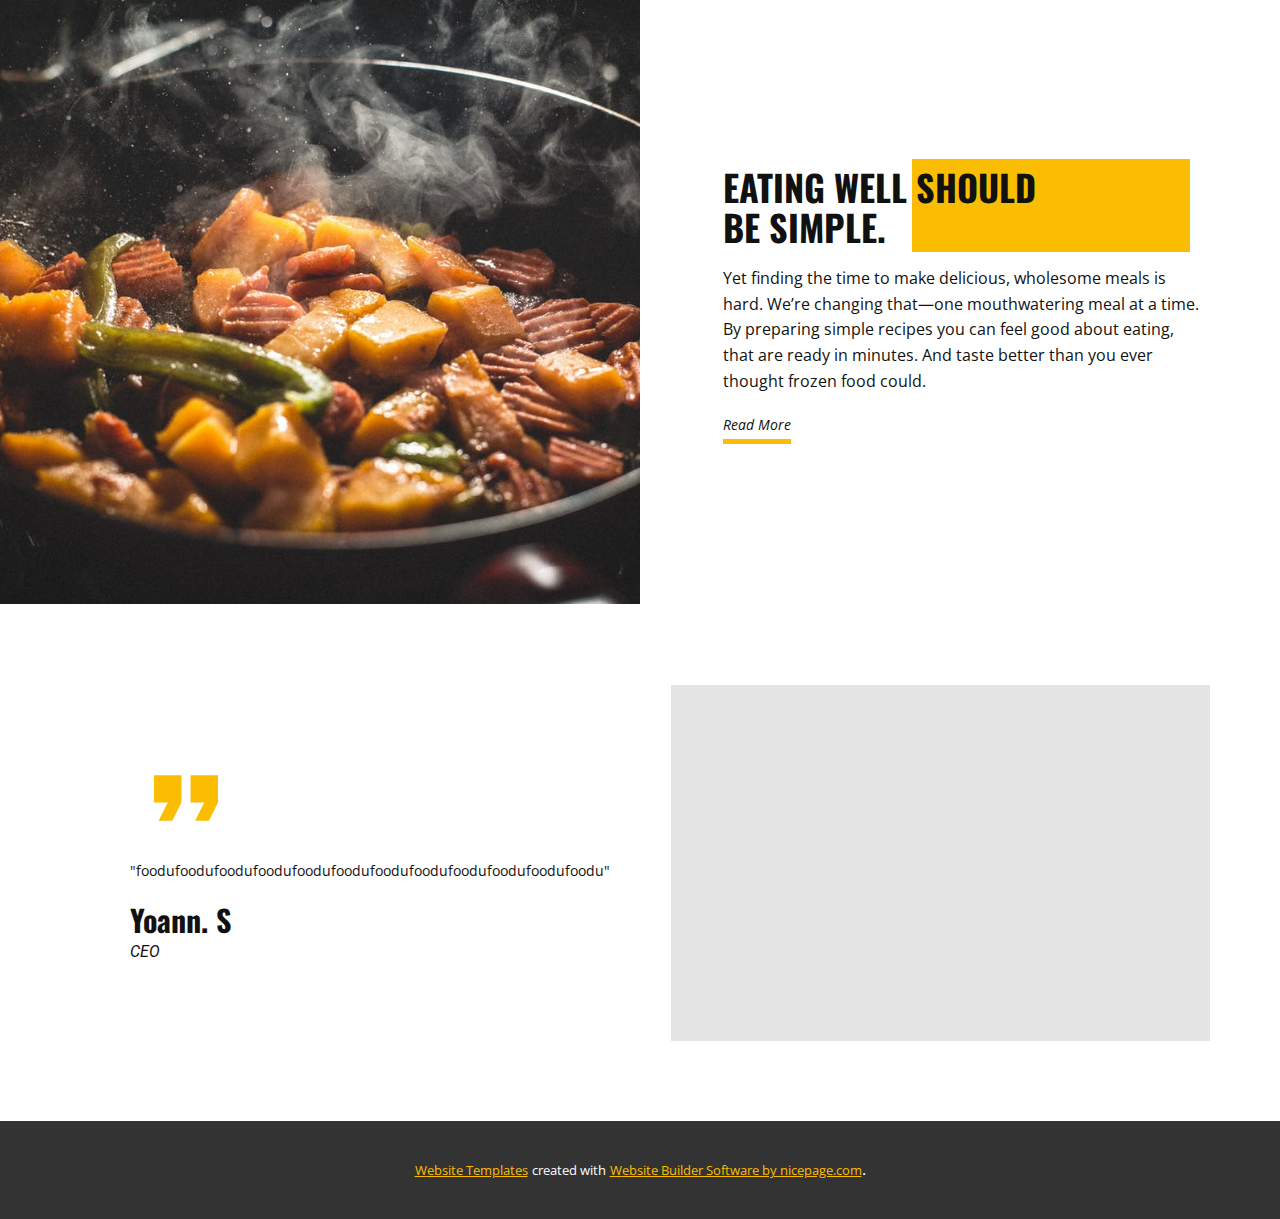
==== commit c3c12b4e: "updates to post foodu.io" ====
--- a/FOODU.html
+++ b/FOODU.html
@@ -9,19 +9,10 @@
     <title>FOODU</title>
     <link rel="stylesheet" href="nicepage.css" media="screen">
 <link rel="stylesheet" href="FOODU.css" media="screen">
-    <script class="u-script" type="text/javascript" src="jquery-1.9.1.min.js" defer=""></script>
-    <script class="u-script" type="text/javascript" src="nicepage.js" defer=""></script>
-    <meta name="generator" content="Nicepage 5.5.0, nicepage.com">
+    <meta name="FooduChnl" content="foodu.com">
     <link id="u-theme-google-font" rel="stylesheet" href="https://fonts.googleapis.com/css?family=Roboto:100,100i,300,300i,400,400i,500,500i,700,700i,900,900i|Open+Sans:300,300i,400,400i,500,500i,600,600i,700,700i,800,800i">
     <link id="u-page-google-font" rel="stylesheet" href="https://fonts.googleapis.com/css?family=Oswald:200,300,400,500,600,700|Fauna+One:400">
-    
-    
-    
-    
-    
-    
-    
-    
+      
     <script type="application/ld+json">{
 		"@context": "http://schema.org",
 		"@type": "Organization",
@@ -132,7 +123,7 @@
               <div class="u-size-30">
                 <div class="u-layout-row">
                   <div class="u-layout-cell u-left-cell u-size-20 u-layout-cell-1">
-                    <div class="u-container-layout u-container-layout-1"><span class="u-icon u-text-palette-1-base u-icon-1"><svg class="u-svg-link" preserveAspectRatio="xMidYMin slice" viewBox="0 0 512 512" style="undefined"><use xlink:href="#svg-7965"></use></svg><svg class="u-svg-content" viewBox="0 0 512 512" x="0px" y="0px" id="svg-7965" style="enable-background:new 0 0 512 512;"><g><g><path d="M468.467,125.688c-23.347-18.607-56.3-33.841-97.944-45.277c-80.091-21.994-170.408-24.368-205.522-24.368    C74.019,56.043,0,130.063,0,221.045v69.91c0,90.983,74.019,165.002,165.001,165.002c41.953,0,73.46-13.142,106.817-27.056    c34.496-14.389,70.165-29.267,120.331-29.267c66.086,0,119.851-53.766,119.851-119.851v-69.91    C512,177.034,497.353,148.71,468.467,125.688z M460.046,296.642c3.786,4.023,10.115,4.212,14.136,0.427    c6.782-6.386,12.748-13.501,17.818-21.162v3.876c0,55.059-44.793,99.851-99.851,99.851c-54.17,0-91.718,15.662-128.03,30.808    c-31.457,13.121-61.169,25.515-99.118,25.515c-76.82,0-139.869-60.053-144.693-135.678c28.08,51.073,82.409,85.766,144.693,85.766    c41.953,0,73.46-13.142,106.817-27.056c34.496-14.389,70.165-29.267,120.331-29.267c3.727,0,7.492-0.176,11.192-0.522    c5.499-0.515,9.539-5.39,9.024-10.889c-0.515-5.498-5.396-9.537-10.889-9.023c-3.083,0.288-6.22,0.435-9.327,0.435    c-54.17,0-91.718,15.662-128.03,30.808c-31.457,13.121-61.169,25.515-99.118,25.515c-79.954,0-145.001-65.047-145.001-145    c0-79.954,65.047-145.002,145.001-145.002c34.303,0,122.481,2.305,200.226,23.654C449.347,122.799,492,159.867,492,209.873    c0,27.295-11.492,53.769-31.528,72.633C456.451,286.292,456.26,292.621,460.046,296.642z"></path>
+                    <div class="u-container-layout u-container-layout-1"><span class="u-icon u-text-palette-1-base u-icon-1"><svg class="u-svg-link" preserveAspectRatio="xMidYMin slice" viewBox="0 0 512 512" style="undefined";><use xlink:href="#svg-7965"></use></svg><svg class="u-svg-content" viewBox="0 0 512 512" x="0px" y="0px" id="svg-7965" style="enable-background:new 0 0 512 512;"><g><g><path d="M468.467,125.688c-23.347-18.607-56.3-33.841-97.944-45.277c-80.091-21.994-170.408-24.368-205.522-24.368    C74.019,56.043,0,130.063,0,221.045v69.91c0,90.983,74.019,165.002,165.001,165.002c41.953,0,73.46-13.142,106.817-27.056    c34.496-14.389,70.165-29.267,120.331-29.267c66.086,0,119.851-53.766,119.851-119.851v-69.91    C512,177.034,497.353,148.71,468.467,125.688z M460.046,296.642c3.786,4.023,10.115,4.212,14.136,0.427    c6.782-6.386,12.748-13.501,17.818-21.162v3.876c0,55.059-44.793,99.851-99.851,99.851c-54.17,0-91.718,15.662-128.03,30.808    c-31.457,13.121-61.169,25.515-99.118,25.515c-76.82,0-139.869-60.053-144.693-135.678c28.08,51.073,82.409,85.766,144.693,85.766    c41.953,0,73.46-13.142,106.817-27.056c34.496-14.389,70.165-29.267,120.331-29.267c3.727,0,7.492-0.176,11.192-0.522    c5.499-0.515,9.539-5.39,9.024-10.889c-0.515-5.498-5.396-9.537-10.889-9.023c-3.083,0.288-6.22,0.435-9.327,0.435    c-54.17,0-91.718,15.662-128.03,30.808c-31.457,13.121-61.169,25.515-99.118,25.515c-79.954,0-145.001-65.047-145.001-145    c0-79.954,65.047-145.002,145.001-145.002c34.303,0,122.481,2.305,200.226,23.654C449.347,122.799,492,159.867,492,209.873    c0,27.295-11.492,53.769-31.528,72.633C456.451,286.292,456.26,292.621,460.046,296.642z"></path>
 </g>
 </g><g><g><path d="M451.823,303.025c-2.352-4.997-8.311-7.142-13.306-4.79c-0.072,0.033-0.167,0.08-0.238,0.115    c-4.939,2.47-6.941,8.477-4.472,13.416c1.752,3.504,5.284,5.53,8.953,5.53c1.482,0,2.986-0.331,4.404-1.028    C452.067,313.875,454.154,307.978,451.823,303.025z"></path>
 </g>
@@ -317,7 +308,7 @@
         <span>created with</span>
       </p>
       <a class="u-link" href="" target="_blank">
-        <span>Website Builder Software</span>
+        <span>Website Builder Software by nicepage.com</span>
       </a>. 
     </section>
   
